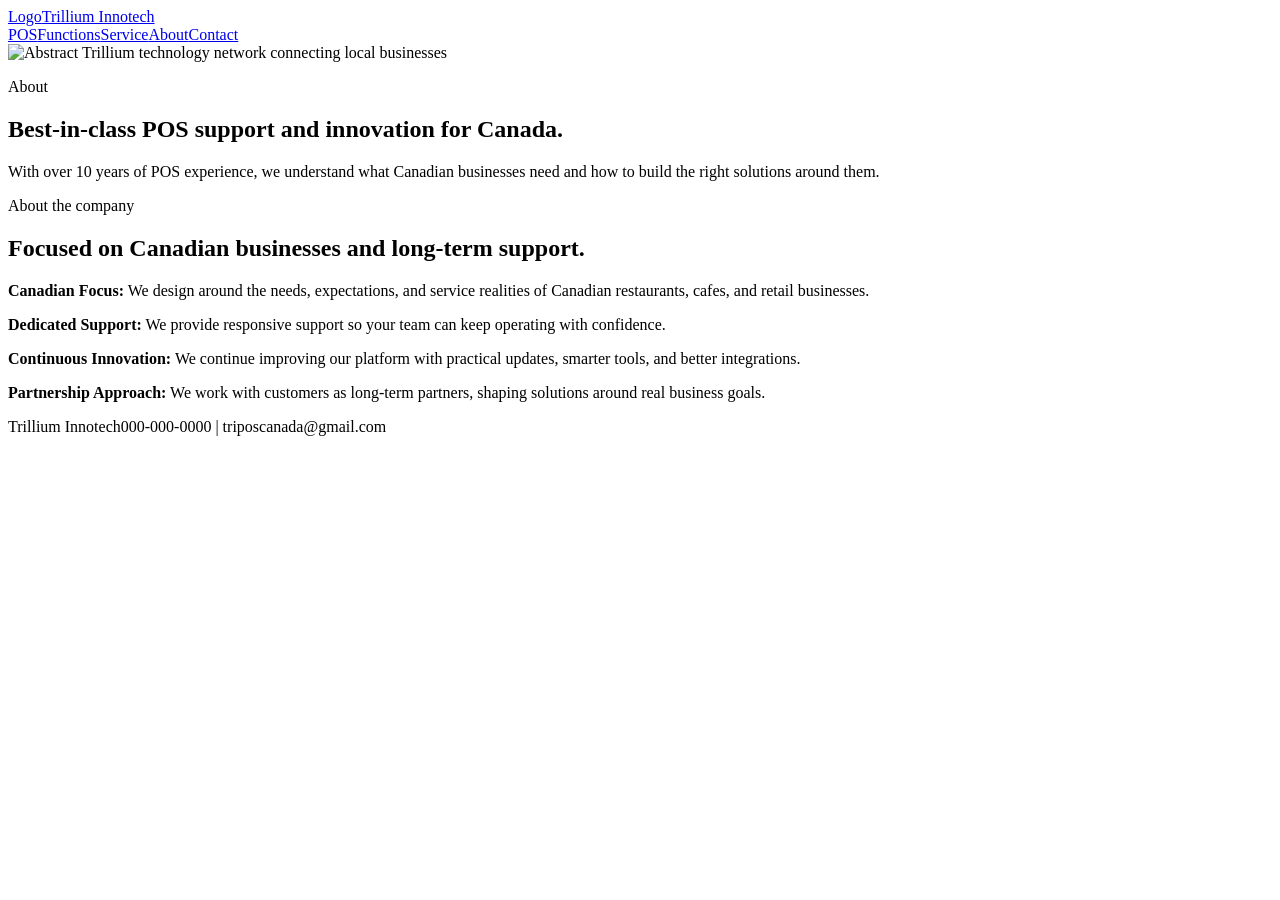
==== about.html @ 5e7f4e85 "feat: Update contact email and sending domain" ====
<!doctype html>
<html lang="en">
  <head>
    <meta charset="utf-8">
    <meta name="viewport" content="width=device-width, initial-scale=1">
    <meta name="description" content="Learn about Trillium Innotech, a Canadian POS company focused on support, innovation, and practical technology.">
    <title>About | Trillium Innotech</title>
    <link rel="preconnect" href="https://fonts.googleapis.com">
    <link rel="preconnect" href="https://fonts.gstatic.com" crossorigin>
    <link href="https://fonts.googleapis.com/css2?family=Inter:wght@400;500;600;700;800;900&display=swap" rel="stylesheet">
    <link rel="stylesheet" href="styles.css">
  </head>
  <body>
    <header class="site-header light" data-header>
      <a class="brand" href="index.html" aria-label="Trillium Innotech home"><span class="logo-slot header-logo-slot">Logo</span><span>Trillium Innotech</span></a>
      <nav class="nav" aria-label="Primary navigation">
        <a href="pos.html">POS</a><a href="functions.html">Functions</a><a href="service.html">Service</a><a href="about.html">About</a><a class="nav-cta" href="contact.html">Contact</a>
      </nav>
    </header>
    <main>
      <section class="page-hero">
        <img class="page-hero-image" src="assets/about-hero.png" alt="Abstract Trillium technology network connecting local businesses">
        <div class="page-hero-overlay" aria-hidden="true"></div>
        <div class="section-inner narrow">
          <p class="eyebrow">About</p>
          <h1>Best-in-class POS support and innovation for Canada.</h1>
          <p>With over 10 years of POS experience, we understand what Canadian businesses need and how to build the right solutions around them.</p>
        </div>
      </section>
      <section class="section">
        <div class="section-inner split">
          <div>
            <p class="eyebrow">About the company</p>
            <h2>Focused on Canadian businesses and long-term support.</h2>
          </div>
          <div class="body-copy">
            <p><strong>Canadian Focus:</strong> We design around the needs, expectations, and service realities of Canadian restaurants, cafes, and retail businesses.</p>
            <p><strong>Dedicated Support:</strong> We provide responsive support so your team can keep operating with confidence.</p>
            <p><strong>Continuous Innovation:</strong> We continue improving our platform with practical updates, smarter tools, and better integrations.</p>
            <p><strong>Partnership Approach:</strong> We work with customers as long-term partners, shaping solutions around real business goals.</p>
          </div>
        </div>
      </section>
    </main>
    <footer class="footer"><span>Trillium Innotech</span><span>000-000-0000 | triposcanada@gmail.com</span></footer>
    <script src="script.js"></script>
  </body>
</html>
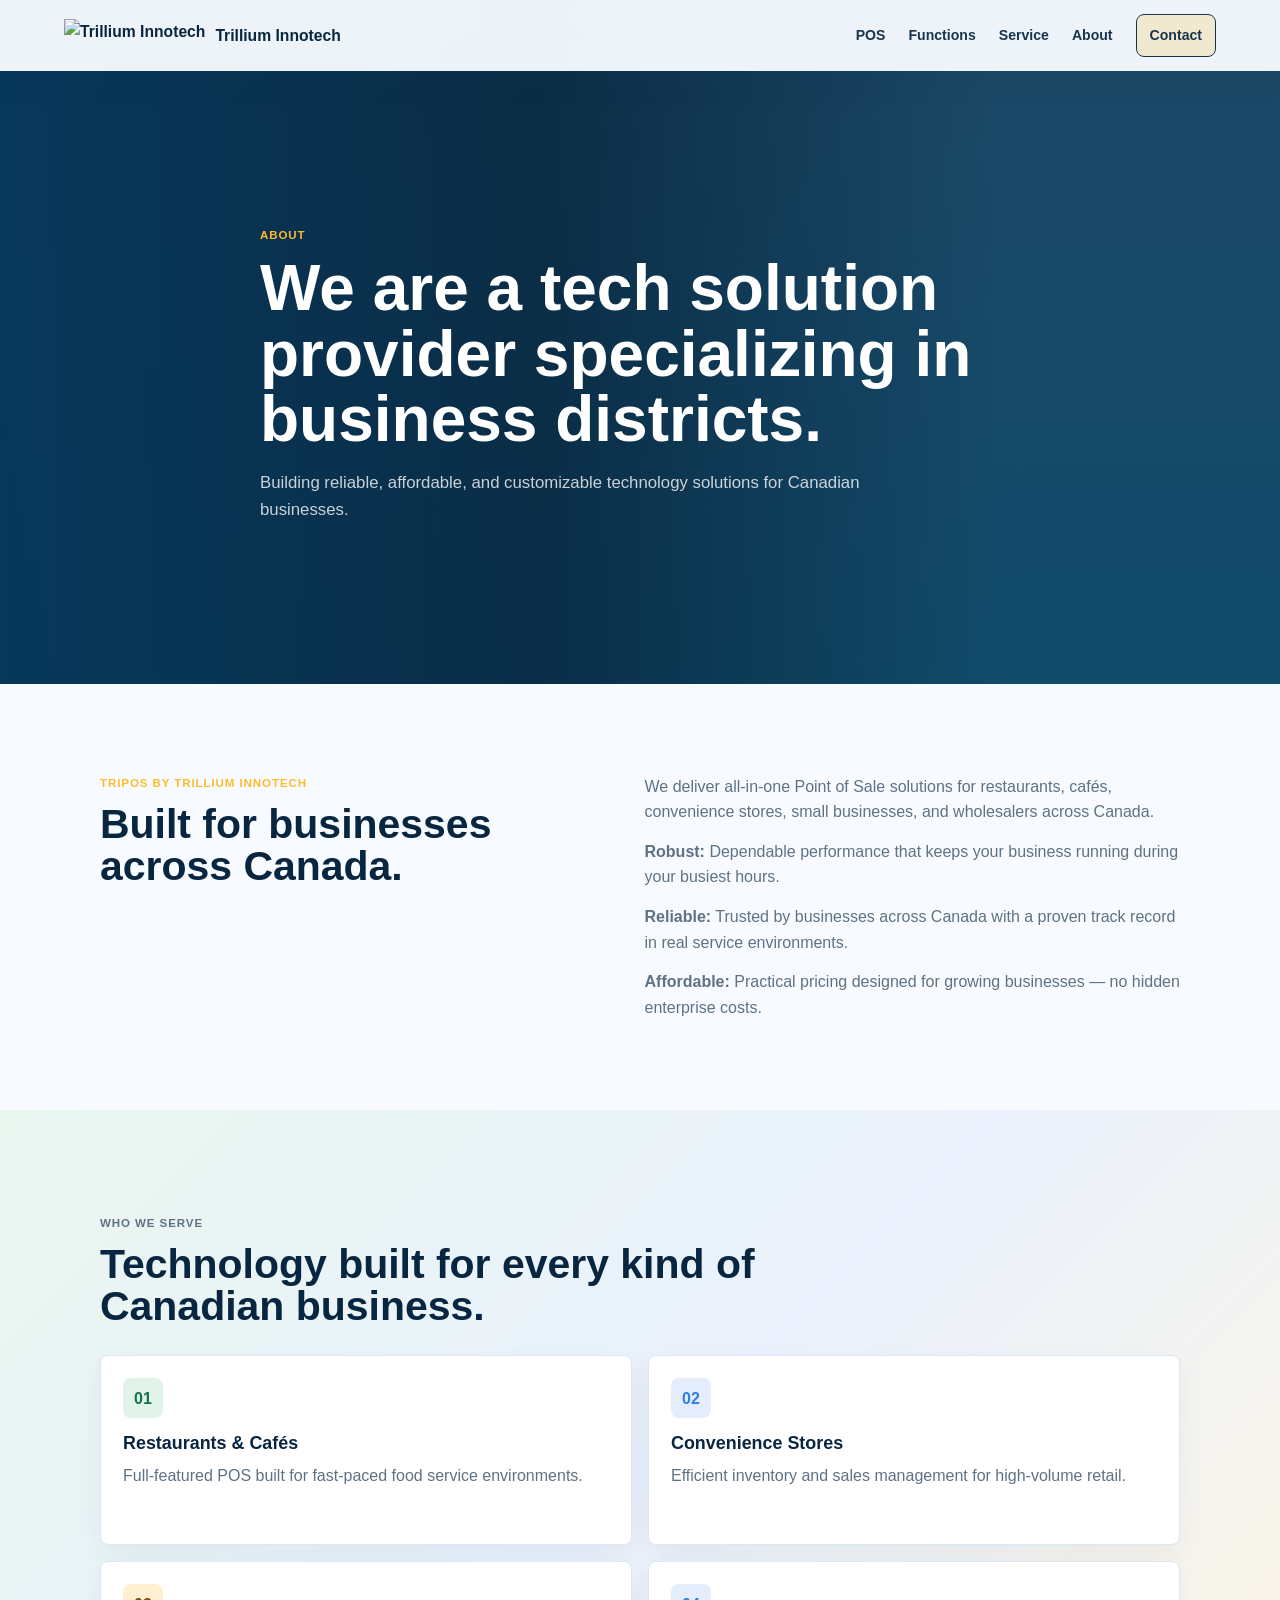
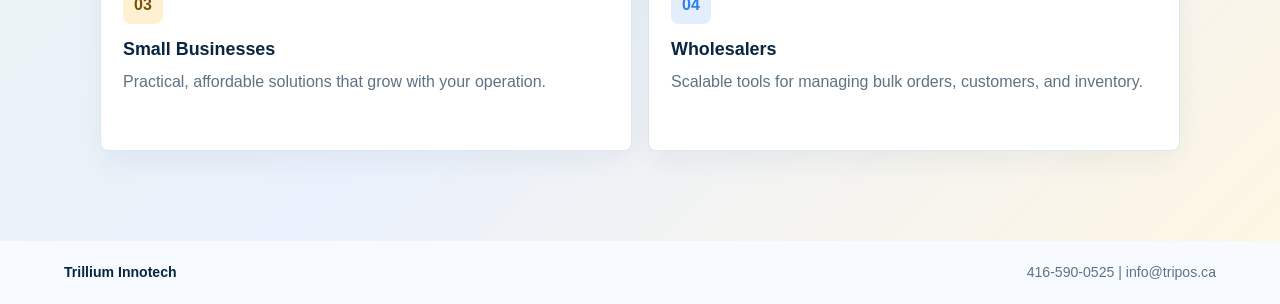
==== commit 8ef6ca7c: "fix: sync website content with updated brochure Co-Authored-By: Claude Sonnet 4.6 <noreply@anthropic" ====
--- a/about.html
+++ b/about.html
@@ -8,11 +8,12 @@
     <link rel="preconnect" href="https://fonts.googleapis.com">
     <link rel="preconnect" href="https://fonts.gstatic.com" crossorigin>
     <link href="https://fonts.googleapis.com/css2?family=Inter:wght@400;500;600;700;800;900&display=swap" rel="stylesheet">
+    <link rel="icon" type="image/png" href="assets/logo_remove_bg.png">
     <link rel="stylesheet" href="styles.css">
   </head>
   <body>
     <header class="site-header light" data-header>
-      <a class="brand" href="index.html" aria-label="Trillium Innotech home"><span class="logo-slot header-logo-slot">Logo</span><span>Trillium Innotech</span></a>
+      <a class="brand" href="index.html" aria-label="Trillium Innotech home"><img src="assets/logo_remove_bg.png" alt="Trillium Innotech" class="header-logo"><span>Trillium Innotech</span></a>
       <nav class="nav" aria-label="Primary navigation">
         <a href="pos.html">POS</a><a href="functions.html">Functions</a><a href="service.html">Service</a><a href="about.html">About</a><a class="nav-cta" href="contact.html">Contact</a>
       </nav>
@@ -23,26 +24,40 @@
         <div class="page-hero-overlay" aria-hidden="true"></div>
         <div class="section-inner narrow">
           <p class="eyebrow">About</p>
-          <h1>Best-in-class POS support and innovation for Canada.</h1>
-          <p>With over 10 years of POS experience, we understand what Canadian businesses need and how to build the right solutions around them.</p>
+          <h1>We are a tech solution provider specializing in business districts.</h1>
+          <p>Building reliable, affordable, and customizable technology solutions for Canadian businesses.</p>
         </div>
       </section>
       <section class="section">
         <div class="section-inner split">
           <div>
-            <p class="eyebrow">About the company</p>
-            <h2>Focused on Canadian businesses and long-term support.</h2>
+            <p class="eyebrow">TriPOS by Trillium Innotech</p>
+            <h2>Built for businesses across Canada.</h2>
           </div>
           <div class="body-copy">
-            <p><strong>Canadian Focus:</strong> We design around the needs, expectations, and service realities of Canadian restaurants, cafes, and retail businesses.</p>
-            <p><strong>Dedicated Support:</strong> We provide responsive support so your team can keep operating with confidence.</p>
-            <p><strong>Continuous Innovation:</strong> We continue improving our platform with practical updates, smarter tools, and better integrations.</p>
-            <p><strong>Partnership Approach:</strong> We work with customers as long-term partners, shaping solutions around real business goals.</p>
+            <p>We deliver all-in-one Point of Sale solutions for restaurants, cafés, convenience stores, small businesses, and wholesalers across Canada.</p>
+            <p><strong>Robust:</strong> Dependable performance that keeps your business running during your busiest hours.</p>
+            <p><strong>Reliable:</strong> Trusted by businesses across Canada with a proven track record in real service environments.</p>
+            <p><strong>Affordable:</strong> Practical pricing designed for growing businesses — no hidden enterprise costs.</p>
+          </div>
+        </div>
+      </section>
+      <section class="section band">
+        <div class="section-inner">
+          <div class="section-heading">
+            <p class="eyebrow">Who we serve</p>
+            <h2>Technology built for every kind of Canadian business.</h2>
+          </div>
+          <div class="feature-layout">
+            <article class="feature-card"><span class="card-icon">01</span><h3>Restaurants &amp; Cafés</h3><p>Full-featured POS built for fast-paced food service environments.</p></article>
+            <article class="feature-card"><span class="card-icon">02</span><h3>Convenience Stores</h3><p>Efficient inventory and sales management for high-volume retail.</p></article>
+            <article class="feature-card"><span class="card-icon">03</span><h3>Small Businesses</h3><p>Practical, affordable solutions that grow with your operation.</p></article>
+            <article class="feature-card"><span class="card-icon">04</span><h3>Wholesalers</h3><p>Scalable tools for managing bulk orders, customers, and inventory.</p></article>
           </div>
         </div>
       </section>
     </main>
-    <footer class="footer"><span>Trillium Innotech</span><span>000-000-0000 | triposcanada@gmail.com</span></footer>
+    <footer class="footer"><span>Trillium Innotech</span><span>416-590-0525 | info@tripos.ca</span></footer>
     <script src="script.js"></script>
   </body>
 </html>
--- a/styles.css
+++ b/styles.css
@@ -0,0 +1,791 @@
+:root {
+  --navy: #06375b;
+  --blue-slate: #3f82e8;
+  --deep-teal: #13724e;
+  --ocean: #2f7fe8;
+  --aqua: #2fa866;
+  --gold: #fdbb2d;
+  --amber: #ffd464;
+  --charcoal: #082640;
+  --ink: #16324a;
+  --muted: #5e7284;
+  --paper: #f7fbff;
+  --line: #dbe8f3;
+  --white: #ffffff;
+  --shadow: 0 18px 55px rgba(6, 55, 91, 0.14);
+}
+
+* {
+  box-sizing: border-box;
+}
+
+html {
+  scroll-behavior: smooth;
+}
+
+body {
+  margin: 0;
+  font-family: Inter, Arial, sans-serif;
+  color: var(--ink);
+  background: var(--paper);
+  line-height: 1.6;
+}
+
+a {
+  color: inherit;
+  text-decoration: none;
+}
+
+img {
+  display: block;
+  max-width: 100%;
+}
+
+h1,
+h2,
+h3,
+p {
+  overflow-wrap: anywhere;
+}
+
+h1,
+h2,
+h3 {
+  margin: 0;
+  color: var(--charcoal);
+  line-height: 1.02;
+  letter-spacing: 0;
+}
+
+h1 {
+  font-size: clamp(2.45rem, 5vw, 4.75rem);
+}
+
+h2 {
+  font-size: clamp(1.8rem, 3.2vw, 3rem);
+}
+
+h3 {
+  font-size: 1.12rem;
+}
+
+p {
+  margin: 0;
+}
+
+.site-header {
+  position: fixed;
+  top: 0;
+  left: 0;
+  right: 0;
+  z-index: 20;
+  display: flex;
+  align-items: center;
+  justify-content: space-between;
+  gap: 20px;
+  padding: 14px clamp(20px, 5vw, 64px);
+  color: var(--white);
+  transition: background 180ms ease, box-shadow 180ms ease, color 180ms ease;
+}
+
+.site-header.light,
+.site-header.is-scrolled {
+  background: rgba(247, 251, 255, 0.96);
+  color: var(--charcoal);
+  box-shadow: 0 10px 30px rgba(6, 55, 91, 0.09);
+  backdrop-filter: blur(16px);
+}
+
+.brand {
+  display: inline-flex;
+  align-items: center;
+  gap: 10px;
+  font-size: 0.98rem;
+  font-weight: 900;
+}
+
+.header-logo {
+  height: 32px;
+  width: auto;
+  max-width: none;
+  display: block;
+}
+
+.nav {
+  display: flex;
+  align-items: center;
+  gap: clamp(12px, 1.8vw, 24px);
+  font-size: 0.88rem;
+  font-weight: 800;
+}
+
+.nav a {
+  opacity: 0.92;
+}
+
+.nav-cta {
+  padding: 9px 13px;
+  border: 1px solid currentColor;
+  border-radius: 8px;
+  background: rgba(253, 187, 45, 0.22);
+}
+
+.hero {
+  position: relative;
+  height: 100vh;
+  display: grid;
+  align-items: center;
+  overflow: hidden;
+  color: var(--white);
+}
+
+.hero-image,
+.hero-overlay {
+  position: absolute;
+  inset: 0;
+  width: 100%;
+  height: 100%;
+}
+
+.hero-image {
+  object-fit: cover;
+}
+
+.hero-overlay {
+  background:
+    linear-gradient(90deg, rgba(6, 55, 91, 0.94) 0%, rgba(8, 38, 64, 0.78) 38%, rgba(63, 130, 232, 0.2) 76%),
+    linear-gradient(0deg, rgba(47, 168, 102, 0.18), rgba(253, 187, 45, 0.08));
+}
+
+.hero-content {
+  position: relative;
+  z-index: 1;
+  width: min(720px, calc(100% - 40px));
+  margin-left: clamp(20px, 6vw, 78px);
+  padding-top: 54px;
+  padding-bottom: 72px;
+}
+
+.hero h1 {
+  color: var(--white);
+  max-width: 12ch;
+}
+
+.contact h1 {
+  color: var(--white);
+  max-width: 980px;
+}
+
+.hero-copy {
+  max-width: 600px;
+  margin-top: 20px;
+  color: rgba(255, 255, 255, 0.86);
+  font-size: clamp(1rem, 1.45vw, 1.14rem);
+}
+
+.logo-reserve {
+  display: inline-flex;
+  align-items: center;
+  gap: 10px;
+  margin-bottom: 24px;
+  padding: 8px 12px 8px 8px;
+  border: 1px solid rgba(255, 255, 255, 0.22);
+  border-radius: 8px;
+  background: rgba(255, 255, 255, 0.1);
+  color: rgba(255, 255, 255, 0.9);
+  backdrop-filter: blur(8px);
+}
+
+.hero-logo {
+  height: 48px;
+  width: auto;
+  display: block;
+}
+
+.logo-reserve-text {
+  color: rgba(255, 255, 255, 0.72);
+  font-size: 0.7rem;
+  font-weight: 800;
+  letter-spacing: 0.08em;
+  text-transform: uppercase;
+}
+
+.eyebrow {
+  margin: 0 0 12px;
+  color: var(--gold);
+  font-size: 0.72rem;
+  font-weight: 900;
+  letter-spacing: 0.08em;
+  text-transform: uppercase;
+}
+
+.trust-strip {
+  display: flex;
+  flex-wrap: wrap;
+  align-items: center;
+  gap: 0;
+  margin-top: 24px;
+}
+
+.trust-strip span {
+  padding: 4px 16px;
+  border-left: 1px solid rgba(255, 255, 255, 0.28);
+  color: rgba(255, 255, 255, 0.72);
+  font-size: 0.78rem;
+  font-weight: 600;
+  letter-spacing: 0.02em;
+}
+
+.trust-strip span:first-child {
+  border-left: none;
+  padding-left: 0;
+}
+
+.hero-actions {
+  display: flex;
+  flex-wrap: wrap;
+  gap: 10px;
+  margin-top: 28px;
+}
+
+.button {
+  display: inline-flex;
+  align-items: center;
+  justify-content: center;
+  min-height: 44px;
+  padding: 11px 16px;
+  border: 1px solid transparent;
+  border-radius: 8px;
+  font-weight: 900;
+  line-height: 1.1;
+  cursor: pointer;
+}
+
+.button.primary {
+  background: var(--gold);
+  color: var(--navy);
+}
+
+.button.secondary {
+  border-color: rgba(255, 255, 255, 0.55);
+  color: var(--white);
+  background: rgba(255, 255, 255, 0.09);
+}
+
+.section {
+  padding: clamp(56px, 7vw, 92px) 0;
+}
+
+.section-inner {
+  width: min(1080px, calc(100% - 40px));
+  margin: 0 auto;
+}
+
+.section-inner.narrow {
+  width: min(760px, calc(100% - 40px));
+}
+
+.section-heading {
+  max-width: 700px;
+  margin-bottom: 28px;
+}
+
+.section-heading p {
+  max-width: 600px;
+  margin-top: 14px;
+  color: var(--muted);
+}
+
+.pillar-grid,
+.feature-layout {
+  display: grid;
+  grid-template-columns: repeat(3, minmax(0, 1fr));
+  gap: 16px;
+}
+
+.feature-layout {
+  grid-template-columns: repeat(2, minmax(0, 1fr));
+}
+
+.feature-layout.stack {
+  grid-template-columns: 1fr;
+}
+
+.feature-card {
+  min-height: 190px;
+  padding: 22px;
+  border: 1px solid var(--line);
+  border-radius: 8px;
+  background: var(--white);
+  box-shadow: 0 10px 28px rgba(6, 55, 91, 0.06);
+}
+
+.feature-card.strong {
+  border-top: 4px solid var(--aqua);
+}
+
+.feature-card.strong:nth-child(2) {
+  border-top-color: var(--blue-slate);
+}
+
+.feature-card.strong:nth-child(3) {
+  border-top-color: var(--gold);
+}
+
+.feature-card h3 {
+  margin-top: 16px;
+}
+
+.feature-card p {
+  margin-top: 10px;
+  color: var(--muted);
+}
+
+.card-icon {
+  display: grid;
+  place-items: center;
+  width: 40px;
+  height: 40px;
+  border-radius: 8px;
+  background: rgba(47, 168, 102, 0.14);
+  color: var(--deep-teal);
+  font-weight: 900;
+}
+
+.feature-card:nth-child(2n) .card-icon {
+  background: rgba(63, 130, 232, 0.14);
+  color: var(--ocean);
+}
+
+.feature-card:nth-child(3n) .card-icon {
+  background: rgba(253, 187, 45, 0.22);
+  color: #76510b;
+}
+
+.band {
+  background:
+    linear-gradient(135deg, rgba(47, 168, 102, 0.1), rgba(63, 130, 232, 0.11), rgba(253, 187, 45, 0.13)),
+    var(--white);
+}
+
+.split,
+.contact-grid {
+  display: grid;
+  grid-template-columns: minmax(0, 0.95fr) minmax(0, 1.05fr);
+  gap: clamp(28px, 5vw, 60px);
+  align-items: start;
+}
+
+.check-list {
+  display: grid;
+  gap: 12px;
+}
+
+.check-list p {
+  padding: 15px 18px;
+  border-left: 4px solid var(--aqua);
+  background: rgba(255, 255, 255, 0.86);
+  box-shadow: 0 10px 26px rgba(6, 55, 91, 0.06);
+  color: var(--ink);
+  font-weight: 800;
+}
+
+.warranty-strip {
+  display: grid;
+  grid-template-columns: minmax(0, 0.9fr) minmax(0, 1.1fr);
+  gap: clamp(24px, 4vw, 48px);
+  align-items: center;
+}
+
+.warranty-list {
+  display: grid;
+  grid-template-columns: repeat(3, minmax(0, 1fr));
+  gap: 12px;
+}
+
+.warranty-section {
+  background: var(--navy);
+  padding: clamp(32px, 4vw, 48px) 0;
+}
+
+.warranty-section h2 {
+  color: var(--white);
+}
+
+.warranty-strip .eyebrow {
+  color: var(--gold);
+  font-size: 1rem;
+  font-weight: 800;
+  letter-spacing: 0.12em;
+}
+
+.warranty-intro {
+  display: flex;
+  flex-direction: column;
+  align-items: flex-start;
+}
+
+.warranty-stamp {
+  position: relative;
+  width: 200px;
+  aspect-ratio: 5 / 3;
+  margin-bottom: 24px;
+  border: 3px solid var(--gold);
+  border-radius: 10px;
+  display: flex;
+  flex-direction: column;
+  align-items: center;
+  justify-content: center;
+  gap: 4px;
+  color: var(--gold);
+  transform: rotate(-4deg);
+}
+
+.warranty-stamp::before {
+  content: '';
+  position: absolute;
+  inset: 8px;
+  border: 1px dashed var(--gold);
+  border-radius: 5px;
+  opacity: 0.5;
+}
+
+.stamp-label {
+  font-size: 0.8rem;
+  font-weight: 700;
+  letter-spacing: 0.25em;
+  text-transform: uppercase;
+  opacity: 0.75;
+}
+
+.stamp-check {
+  font-size: 2.8rem;
+  font-weight: 900;
+  line-height: 1;
+}
+
+.stamp-word {
+  font-size: 1.25rem;
+  font-weight: 900;
+  letter-spacing: 0.15em;
+  text-transform: uppercase;
+}
+
+.warranty-card {
+  display: grid;
+  gap: 6px;
+  padding: 18px;
+  border: 1px solid rgba(255, 255, 255, 0.12);
+  border-radius: 8px;
+  background: rgba(255, 255, 255, 0.06);
+}
+
+.warranty-card strong {
+  color: rgba(255, 255, 255, 0.75);
+  font-size: 0.8rem;
+  text-transform: uppercase;
+  letter-spacing: 0.08em;
+}
+
+.warranty-card > span {
+  color: var(--gold);
+  font-size: 1.5rem;
+  font-weight: 800;
+  line-height: 1;
+}
+
+.warranty-card p {
+  margin-top: 6px;
+  color: rgba(255, 255, 255, 0.55);
+  font-size: 0.82rem;
+  line-height: 1.5;
+}
+
+.body-copy {
+  display: grid;
+  gap: 14px;
+  color: var(--muted);
+  font-size: 1rem;
+}
+
+.cta-panel {
+  padding: clamp(28px, 4vw, 44px);
+  border-radius: 8px;
+  background:
+    linear-gradient(135deg, rgba(6, 55, 91, 0.97), rgba(63, 130, 232, 0.78)),
+    var(--navy);
+  color: var(--white);
+}
+
+.cta-panel h2 {
+  max-width: 850px;
+  color: var(--white);
+}
+
+.cta-panel .button {
+  margin-top: 22px;
+}
+
+.page-hero {
+  position: relative;
+  min-height: 76vh;
+  display: grid;
+  align-items: center;
+  overflow: hidden;
+  padding: 138px 0 72px;
+  background: var(--navy);
+  color: var(--white);
+}
+
+.page-hero-image,
+.page-hero-overlay {
+  position: absolute;
+  inset: 0;
+  width: 100%;
+  height: 100%;
+}
+
+.page-hero-image {
+  object-fit: cover;
+}
+
+.page-hero-overlay {
+  background:
+    linear-gradient(90deg, rgba(6, 55, 91, 0.95) 0%, rgba(8, 38, 64, 0.76) 42%, rgba(63, 130, 232, 0.1) 78%),
+    linear-gradient(0deg, rgba(47, 168, 102, 0.12), rgba(253, 187, 45, 0.08));
+}
+
+.page-hero .section-inner {
+  position: relative;
+  z-index: 1;
+}
+
+.page-hero h1 {
+  color: var(--white);
+}
+
+.page-hero p:not(.eyebrow) {
+  max-width: 640px;
+  margin-top: 18px;
+  color: rgba(255, 255, 255, 0.78);
+  font-size: 1.05rem;
+}
+
+.contact {
+  padding: clamp(96px, 10vw, 140px) 0 clamp(60px, 7vw, 92px);
+  background:
+    linear-gradient(135deg, rgba(6, 55, 91, 0.97), rgba(63, 130, 232, 0.76), rgba(47, 168, 102, 0.5)),
+    var(--navy);
+  color: var(--white);
+}
+
+.page-contact {
+  min-height: calc(100vh - 76px);
+}
+
+.contact-stack {
+  display: grid;
+  gap: clamp(28px, 4vw, 44px);
+}
+
+.contact-intro {
+  max-width: 980px;
+}
+
+.contact-lower {
+  display: grid;
+  grid-template-columns: minmax(260px, 0.75fr) minmax(420px, 1.25fr);
+  gap: clamp(24px, 4vw, 48px);
+  align-items: start;
+}
+
+.contact-details {
+  display: grid;
+  gap: 18px;
+}
+
+.contact p {
+  max-width: 600px;
+  margin-top: 18px;
+  color: rgba(255, 255, 255, 0.72);
+  font-size: 1rem;
+}
+
+.contact-intro p {
+  max-width: 720px;
+}
+
+.contact-methods {
+  display: grid;
+  gap: 10px;
+}
+
+.contact-methods a {
+  display: grid;
+  gap: 3px;
+  padding: 14px 16px;
+  border: 1px solid rgba(255, 255, 255, 0.16);
+  border-radius: 8px;
+  background: rgba(255, 255, 255, 0.08);
+}
+
+.contact-methods span {
+  color: var(--amber);
+  font-size: 0.76rem;
+  font-weight: 900;
+  letter-spacing: 0.08em;
+  text-transform: uppercase;
+}
+
+.contact-methods strong {
+  color: var(--white);
+  font-size: 1rem;
+  overflow-wrap: anywhere;
+}
+
+.contact-form {
+  display: grid;
+  gap: 12px;
+  padding: 20px;
+  border-radius: 8px;
+  background: rgba(255, 255, 255, 0.09);
+  border: 1px solid rgba(255, 255, 255, 0.16);
+}
+
+.contact-form label {
+  display: grid;
+  gap: 7px;
+  color: rgba(255, 255, 255, 0.82);
+  font-size: 0.9rem;
+  font-weight: 800;
+}
+
+.contact-form input,
+.contact-form textarea {
+  width: 100%;
+  border: 1px solid rgba(255, 255, 255, 0.18);
+  border-radius: 8px;
+  padding: 12px 13px;
+  color: var(--white);
+  background: rgba(255, 255, 255, 0.11);
+  font: inherit;
+}
+
+.contact-form textarea {
+  resize: vertical;
+}
+
+.contact-form input::placeholder,
+.contact-form textarea::placeholder {
+  color: rgba(255, 255, 255, 0.48);
+}
+
+.contact-form .button {
+  width: 100%;
+}
+
+.contact-form .button:disabled {
+  cursor: wait;
+  opacity: 0.68;
+}
+
+.form-status {
+  min-height: 1.35em;
+  margin: 0;
+  color: rgba(255, 255, 255, 0.72);
+  font-size: 0.92rem;
+}
+
+.form-status[data-state="success"] {
+  color: #99f6c8;
+}
+
+.form-status[data-state="error"] {
+  color: #f8c38d;
+}
+
+.footer {
+  display: flex;
+  flex-wrap: wrap;
+  justify-content: space-between;
+  gap: 12px;
+  padding: 20px clamp(20px, 5vw, 64px);
+  color: var(--muted);
+  background: var(--paper);
+  font-size: 0.88rem;
+}
+
+.footer span:first-child {
+  color: var(--charcoal);
+  font-weight: 900;
+}
+
+@media (max-width: 900px) {
+  .site-header {
+    align-items: flex-start;
+    padding: 14px 20px;
+  }
+
+  .nav {
+    display: none;
+  }
+
+  .hero {
+    height: 100svh;
+  }
+
+  .hero-overlay {
+    background: linear-gradient(90deg, rgba(6, 55, 91, 0.96), rgba(63, 130, 232, 0.68));
+  }
+
+  .page-hero {
+    min-height: 70vh;
+  }
+
+  .page-hero-overlay {
+    background: linear-gradient(90deg, rgba(6, 55, 91, 0.96), rgba(63, 130, 232, 0.68));
+  }
+
+  .hero-content {
+    margin-left: 20px;
+    padding-top: 48px;
+  }
+
+  .pillar-grid,
+  .feature-layout,
+  .split,
+  .contact-grid,
+  .contact-lower,
+  .warranty-strip {
+    grid-template-columns: 1fr;
+  }
+
+  .warranty-list {
+    grid-template-columns: 1fr;
+  }
+
+  .feature-card {
+    min-height: auto;
+  }
+}
+
+@media (max-width: 540px) {
+  h1 {
+    font-size: 2.25rem;
+  }
+
+  .logo-reserve {
+    align-items: flex-start;
+    flex-direction: column;
+  }
+
+  .hero-actions,
+  .button {
+    width: 100%;
+  }
+
+  .hero-content {
+    width: calc(100% - 32px);
+    margin-left: 16px;
+  }
+}
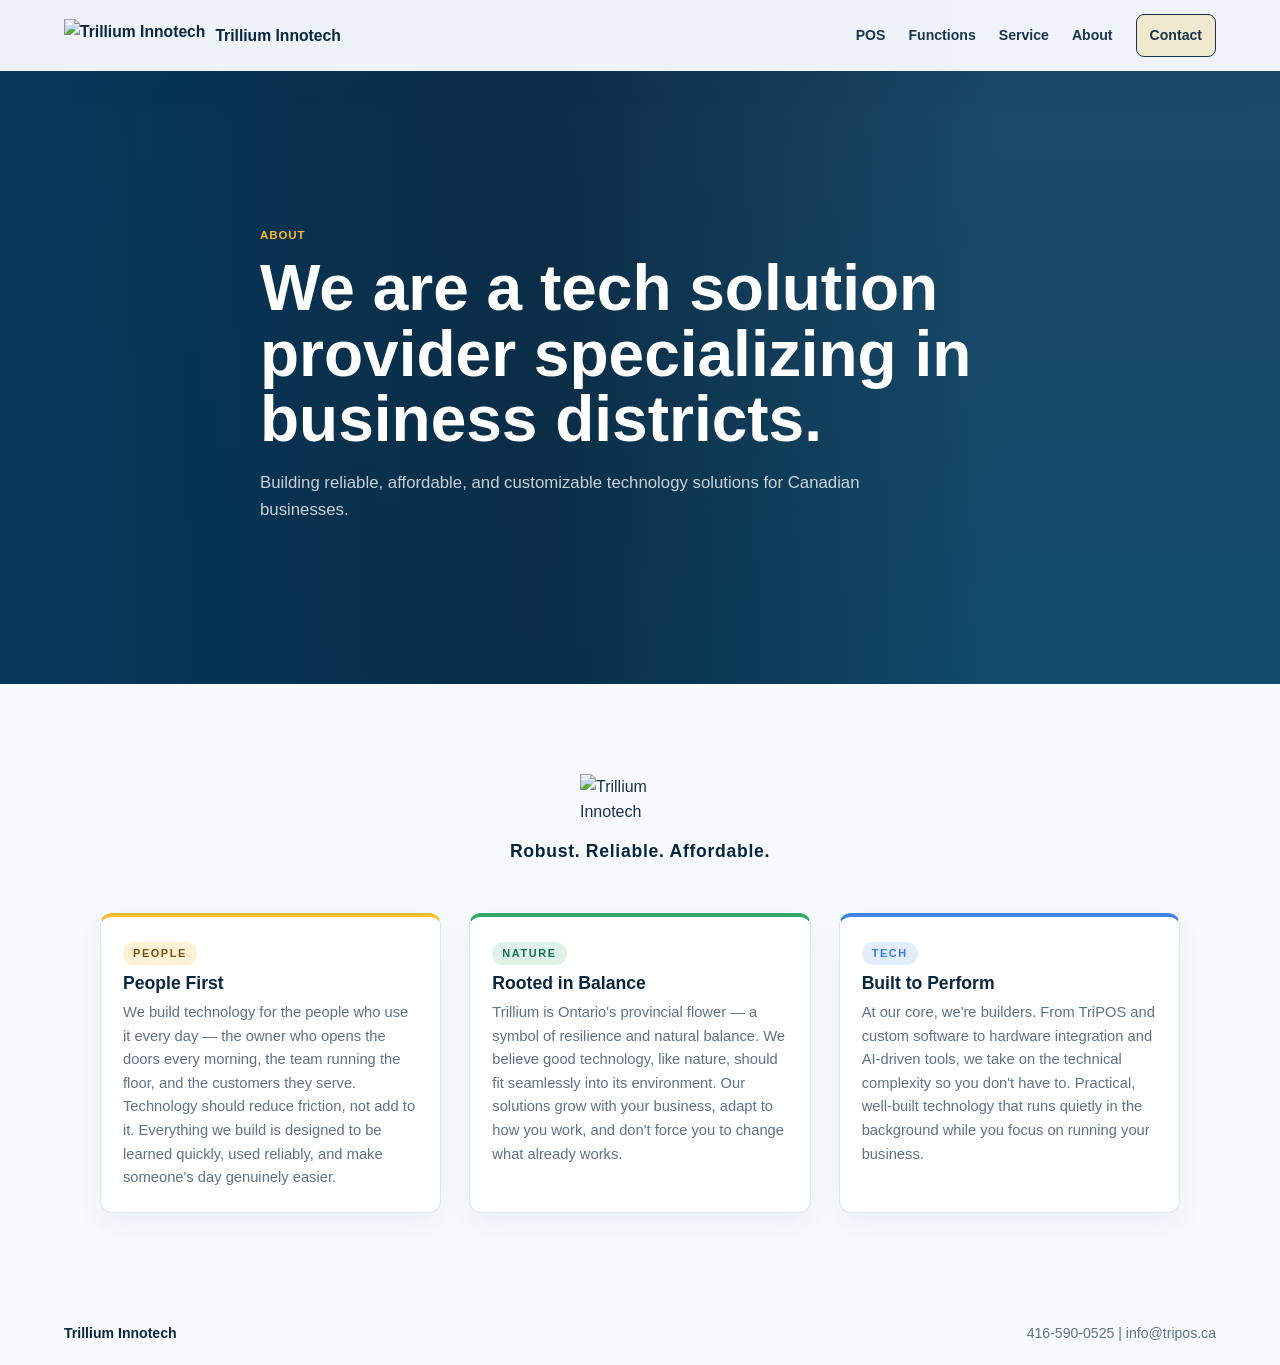
==== commit b3b8e710: "feat: redesign about page with logo and People/Nature/Tech values layout Co-Authored-By: Claude Sonn" ====
--- a/about.html
+++ b/about.html
@@ -29,30 +29,27 @@
         </div>
       </section>
       <section class="section">
-        <div class="section-inner split">
-          <div>
-            <p class="eyebrow">TriPOS by Trillium Innotech</p>
-            <h2>Built for businesses across Canada.</h2>
+        <div class="section-inner trinity-layout">
+          <div class="trinity-logo-cell">
+            <img src="assets/logo_remove_bg.png" alt="Trillium Innotech" class="trinity-logo">
+            <p class="trinity-tagline">Robust. Reliable. Affordable.</p>
           </div>
-          <div class="body-copy">
-            <p>We deliver all-in-one Point of Sale solutions for restaurants, cafés, convenience stores, small businesses, and wholesalers across Canada.</p>
-            <p><strong>Robust:</strong> Dependable performance that keeps your business running during your busiest hours.</p>
-            <p><strong>Reliable:</strong> Trusted by businesses across Canada with a proven track record in real service environments.</p>
-            <p><strong>Affordable:</strong> Practical pricing designed for growing businesses — no hidden enterprise costs.</p>
-          </div>
-        </div>
-      </section>
-      <section class="section band">
-        <div class="section-inner">
-          <div class="section-heading">
-            <p class="eyebrow">Who we serve</p>
-            <h2>Technology built for every kind of Canadian business.</h2>
-          </div>
-          <div class="feature-layout">
-            <article class="feature-card"><span class="card-icon">01</span><h3>Restaurants &amp; Cafés</h3><p>Full-featured POS built for fast-paced food service environments.</p></article>
-            <article class="feature-card"><span class="card-icon">02</span><h3>Convenience Stores</h3><p>Efficient inventory and sales management for high-volume retail.</p></article>
-            <article class="feature-card"><span class="card-icon">03</span><h3>Small Businesses</h3><p>Practical, affordable solutions that grow with your operation.</p></article>
-            <article class="feature-card"><span class="card-icon">04</span><h3>Wholesalers</h3><p>Scalable tools for managing bulk orders, customers, and inventory.</p></article>
+          <div class="trinity-cards">
+            <article class="trinity-value trinity-people">
+              <span class="trinity-label">People</span>
+              <h3>People First</h3>
+              <p>We build technology for the people who use it every day — the owner who opens the doors every morning, the team running the floor, and the customers they serve. Technology should reduce friction, not add to it. Everything we build is designed to be learned quickly, used reliably, and make someone's day genuinely easier.</p>
+            </article>
+            <article class="trinity-value trinity-nature">
+              <span class="trinity-label">Nature</span>
+              <h3>Rooted in Balance</h3>
+              <p>Trillium is Ontario's provincial flower — a symbol of resilience and natural balance. We believe good technology, like nature, should fit seamlessly into its environment. Our solutions grow with your business, adapt to how you work, and don't force you to change what already works.</p>
+            </article>
+            <article class="trinity-value trinity-tech">
+              <span class="trinity-label">Tech</span>
+              <h3>Built to Perform</h3>
+              <p>At our core, we're builders. From TriPOS and custom software to hardware integration and AI-driven tools, we take on the technical complexity so you don't have to. Practical, well-built technology that runs quietly in the background while you focus on running your business.</p>
+            </article>
           </div>
         </div>
       </section>
--- a/styles.css
+++ b/styles.css
@@ -508,6 +508,83 @@
   font-size: 1rem;
 }
 
+.trinity-layout {
+  display: flex;
+  flex-direction: column;
+  align-items: center;
+  gap: clamp(28px, 4vw, 48px);
+}
+
+.trinity-logo-cell {
+  display: flex;
+  flex-direction: column;
+  align-items: center;
+  gap: 12px;
+}
+
+.trinity-logo {
+  width: clamp(80px, 10vw, 120px);
+  height: auto;
+}
+
+.trinity-tagline {
+  font-size: 1.1rem;
+  font-weight: 800;
+  color: var(--charcoal);
+  letter-spacing: 0.04em;
+}
+
+.trinity-cards {
+  display: grid;
+  grid-template-columns: repeat(3, minmax(0, 1fr));
+  gap: clamp(16px, 2.5vw, 28px);
+  width: 100%;
+}
+
+.trinity-value {
+  padding: 22px;
+  border: 1px solid var(--line);
+  border-radius: 12px;
+  background: var(--white);
+  box-shadow: 0 10px 28px rgba(6,55,91,0.06);
+}
+
+.trinity-value h3 {
+  margin-top: 10px;
+  font-size: 1.1rem;
+}
+
+.trinity-value p {
+  margin-top: 8px;
+  color: var(--muted);
+  line-height: 1.6;
+  font-size: 0.92rem;
+}
+
+.trinity-label {
+  display: inline-block;
+  font-size: 0.68rem;
+  font-weight: 800;
+  letter-spacing: 0.15em;
+  text-transform: uppercase;
+  padding: 3px 10px;
+  border-radius: 99px;
+}
+
+.trinity-people .trinity-label { background: rgba(253,187,45,0.2); color: #76510b; }
+.trinity-nature .trinity-label { background: rgba(47,168,102,0.15); color: var(--deep-teal); }
+.trinity-tech .trinity-label   { background: rgba(63,130,232,0.14); color: var(--ocean); }
+
+.trinity-people { border-top: 4px solid var(--gold); }
+.trinity-nature { border-top: 4px solid var(--aqua); }
+.trinity-tech   { border-top: 4px solid var(--blue-slate); }
+
+@media (max-width: 680px) {
+  .trinity-cards {
+    grid-template-columns: 1fr;
+  }
+}
+
 .cta-panel {
   padding: clamp(28px, 4vw, 44px);
   border-radius: 8px;
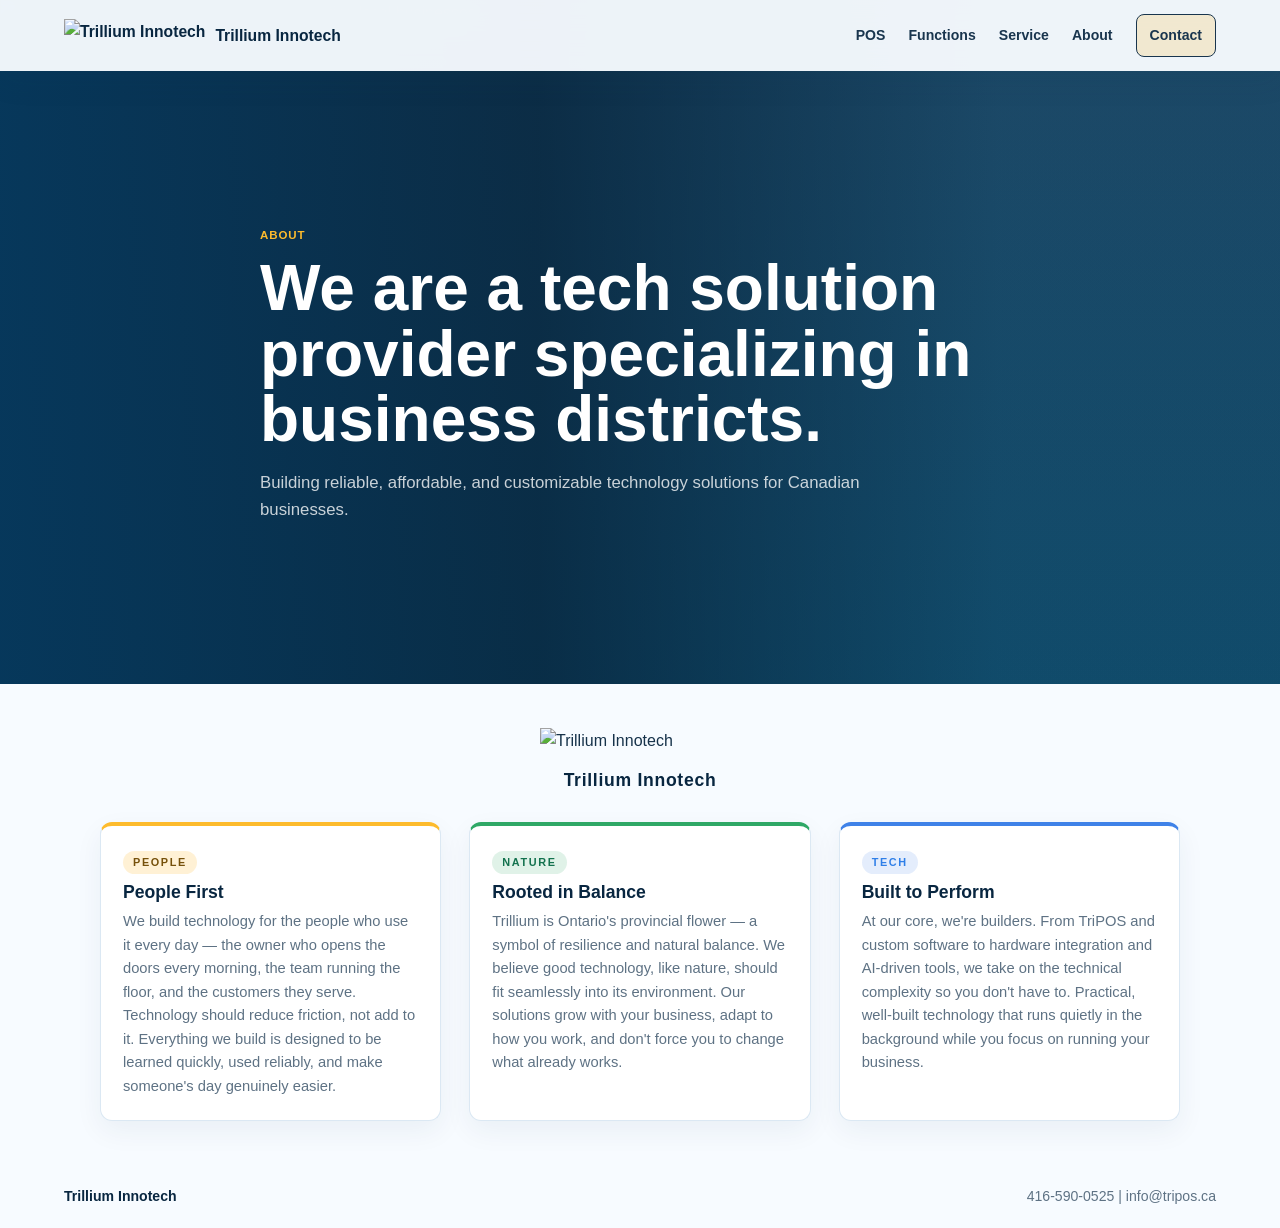
==== commit dc03a31f: "feat: update about page tagline and tighten logo section spacing Co-Authored-By: Claude Sonnet 4.6 <" ====
--- a/about.html
+++ b/about.html
@@ -28,11 +28,11 @@
           <p>Building reliable, affordable, and customizable technology solutions for Canadian businesses.</p>
         </div>
       </section>
-      <section class="section">
+      <section class="section about-trinity-section">
         <div class="section-inner trinity-layout">
           <div class="trinity-logo-cell">
             <img src="assets/logo_remove_bg.png" alt="Trillium Innotech" class="trinity-logo">
-            <p class="trinity-tagline">Robust. Reliable. Affordable.</p>
+            <p class="trinity-tagline">Trillium Innotech</p>
           </div>
           <div class="trinity-cards">
             <article class="trinity-value trinity-people">
--- a/styles.css
+++ b/styles.css
@@ -183,32 +183,6 @@
   font-size: clamp(1rem, 1.45vw, 1.14rem);
 }
 
-.logo-reserve {
-  display: inline-flex;
-  align-items: center;
-  gap: 10px;
-  margin-bottom: 24px;
-  padding: 8px 12px 8px 8px;
-  border: 1px solid rgba(255, 255, 255, 0.22);
-  border-radius: 8px;
-  background: rgba(255, 255, 255, 0.1);
-  color: rgba(255, 255, 255, 0.9);
-  backdrop-filter: blur(8px);
-}
-
-.hero-logo {
-  height: 48px;
-  width: auto;
-  display: block;
-}
-
-.logo-reserve-text {
-  color: rgba(255, 255, 255, 0.72);
-  font-size: 0.7rem;
-  font-weight: 800;
-  letter-spacing: 0.08em;
-  text-transform: uppercase;
-}
 
 .eyebrow {
   margin: 0 0 12px;
@@ -296,7 +270,6 @@
   color: var(--muted);
 }
 
-.pillar-grid,
 .feature-layout {
   display: grid;
   grid-template-columns: repeat(3, minmax(0, 1fr));
@@ -508,11 +481,15 @@
   font-size: 1rem;
 }
 
+.about-trinity-section {
+  padding: clamp(28px, 3.5vw, 44px) 0;
+}
+
 .trinity-layout {
   display: flex;
   flex-direction: column;
   align-items: center;
-  gap: clamp(28px, 4vw, 48px);
+  gap: clamp(16px, 2.5vw, 28px);
 }
 
 .trinity-logo-cell {
@@ -523,7 +500,7 @@
 }
 
 .trinity-logo {
-  width: clamp(80px, 10vw, 120px);
+  width: clamp(120px, 16vw, 200px);
   height: auto;
 }
 
@@ -828,7 +805,6 @@
     padding-top: 48px;
   }
 
-  .pillar-grid,
   .feature-layout,
   .split,
   .contact-grid,
@@ -851,12 +827,7 @@
     font-size: 2.25rem;
   }
 
-  .logo-reserve {
-    align-items: flex-start;
-    flex-direction: column;
-  }
-
-  .hero-actions,
+.hero-actions,
   .button {
     width: 100%;
   }
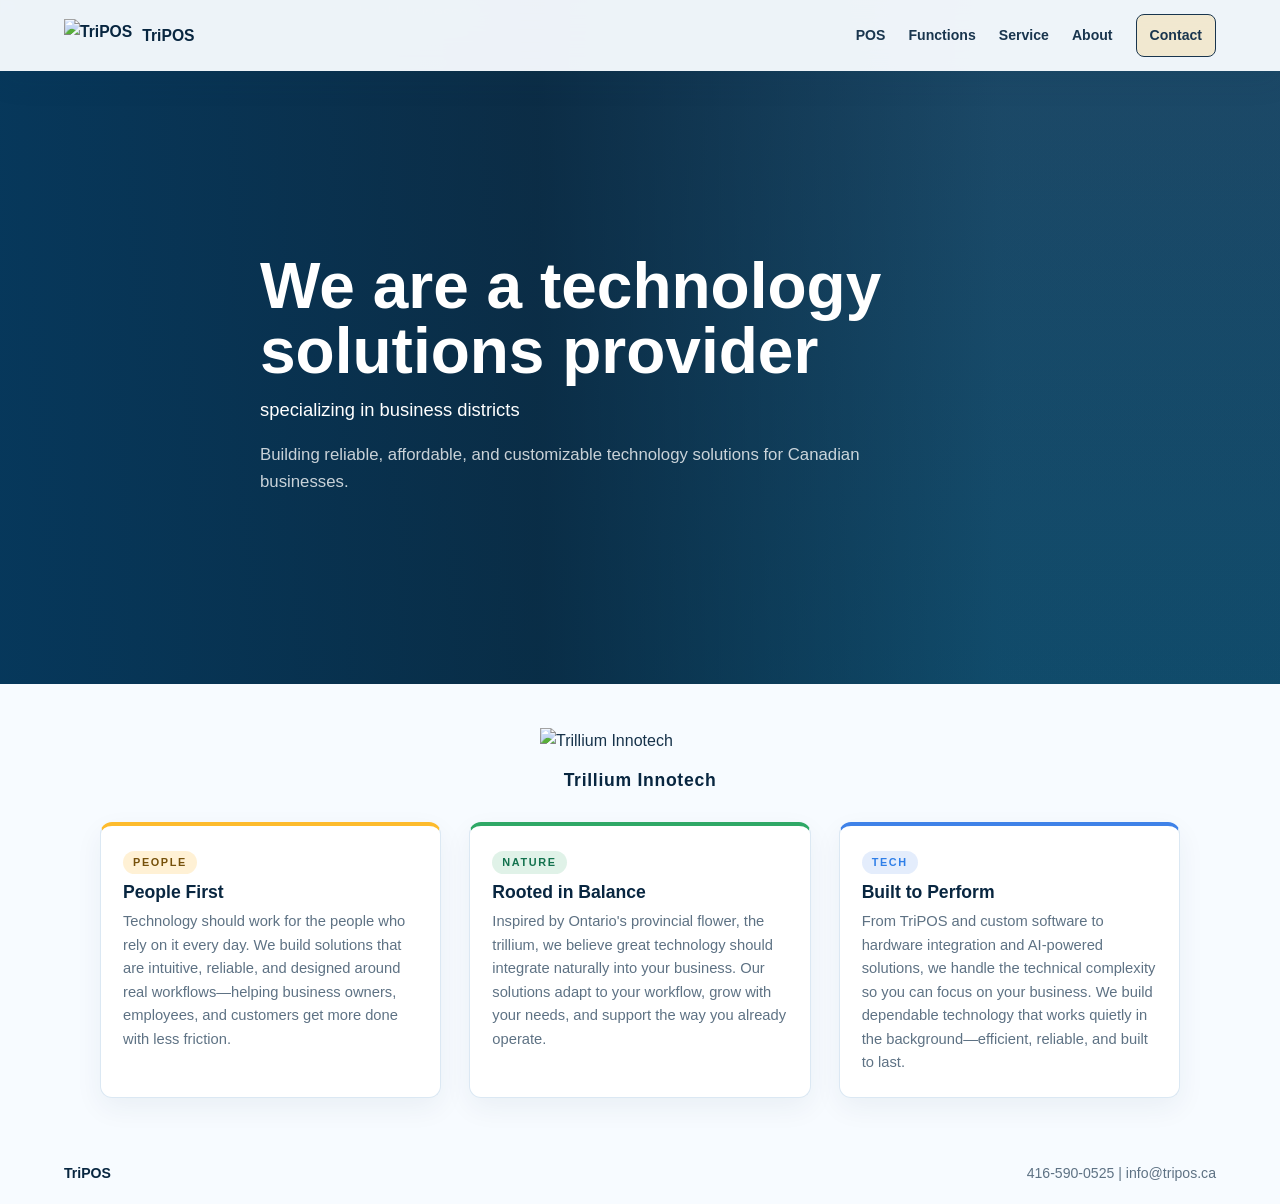
==== commit d9c779f5: "feat: Add mobile responsive navigation menu" ====
--- a/about.html
+++ b/about.html
@@ -3,8 +3,8 @@
   <head>
     <meta charset="utf-8">
     <meta name="viewport" content="width=device-width, initial-scale=1">
-    <meta name="description" content="Learn about Trillium Innotech, a Canadian POS company focused on support, innovation, and practical technology.">
-    <title>About | Trillium Innotech</title>
+    <meta name="description" content="Learn about TriPOS, a Canadian POS company focused on support, innovation, and practical technology.">
+    <title>About | TriPOS</title>
     <link rel="preconnect" href="https://fonts.googleapis.com">
     <link rel="preconnect" href="https://fonts.gstatic.com" crossorigin>
     <link href="https://fonts.googleapis.com/css2?family=Inter:wght@400;500;600;700;800;900&display=swap" rel="stylesheet">
@@ -13,8 +13,9 @@
   </head>
   <body>
     <header class="site-header light" data-header>
-      <a class="brand" href="index.html" aria-label="Trillium Innotech home"><img src="assets/logo_remove_bg.png" alt="Trillium Innotech" class="header-logo"><span>Trillium Innotech</span></a>
-      <nav class="nav" aria-label="Primary navigation">
+      <a class="brand" href="index.html" aria-label="TriPOS home"><img src="assets/logo_remove_bg.png" alt="TriPOS" class="header-logo"><span>TriPOS</span></a>
+      <button class="nav-toggle" type="button" data-nav-toggle aria-expanded="false" aria-controls="primary-nav" aria-label="Toggle menu"><span></span><span></span><span></span></button>
+      <nav class="nav" id="primary-nav" aria-label="Primary navigation" data-nav>
         <a href="pos.html">POS</a><a href="functions.html">Functions</a><a href="service.html">Service</a><a href="about.html">About</a><a class="nav-cta" href="contact.html">Contact</a>
       </nav>
     </header>
@@ -23,8 +24,8 @@
         <img class="page-hero-image" src="assets/about-hero.png" alt="Abstract Trillium technology network connecting local businesses">
         <div class="page-hero-overlay" aria-hidden="true"></div>
         <div class="section-inner narrow">
-          <p class="eyebrow">About</p>
-          <h1>We are a tech solution provider specializing in business districts.</h1>
+          <h1>We are a technology solutions provider</h1>
+          <p style="margin-top: 10px; color: var(--white); font-size: 1.15rem; font-weight: 500;">specializing in business districts</p>
           <p>Building reliable, affordable, and customizable technology solutions for Canadian businesses.</p>
         </div>
       </section>
@@ -38,23 +39,23 @@
             <article class="trinity-value trinity-people">
               <span class="trinity-label">People</span>
               <h3>People First</h3>
-              <p>We build technology for the people who use it every day — the owner who opens the doors every morning, the team running the floor, and the customers they serve. Technology should reduce friction, not add to it. Everything we build is designed to be learned quickly, used reliably, and make someone's day genuinely easier.</p>
+              <p>Technology should work for the people who rely on it every day. We build solutions that are intuitive, reliable, and designed around real workflows—helping business owners, employees, and customers get more done with less friction.</p>
             </article>
             <article class="trinity-value trinity-nature">
               <span class="trinity-label">Nature</span>
               <h3>Rooted in Balance</h3>
-              <p>Trillium is Ontario's provincial flower — a symbol of resilience and natural balance. We believe good technology, like nature, should fit seamlessly into its environment. Our solutions grow with your business, adapt to how you work, and don't force you to change what already works.</p>
+              <p>Inspired by Ontario's provincial flower, the trillium, we believe great technology should integrate naturally into your business. Our solutions adapt to your workflow, grow with your needs, and support the way you already operate.</p>
             </article>
             <article class="trinity-value trinity-tech">
               <span class="trinity-label">Tech</span>
               <h3>Built to Perform</h3>
-              <p>At our core, we're builders. From TriPOS and custom software to hardware integration and AI-driven tools, we take on the technical complexity so you don't have to. Practical, well-built technology that runs quietly in the background while you focus on running your business.</p>
+              <p>From TriPOS and custom software to hardware integration and AI-powered solutions, we handle the technical complexity so you can focus on your business. We build dependable technology that works quietly in the background—efficient, reliable, and built to last.</p>
             </article>
           </div>
         </div>
       </section>
     </main>
-    <footer class="footer"><span>Trillium Innotech</span><span>416-590-0525 | info@tripos.ca</span></footer>
+    <footer class="footer"><span>TriPOS</span><span>416-590-0525 | info@tripos.ca</span></footer>
     <script src="script.js"></script>
   </body>
 </html>
--- a/styles.css
+++ b/styles.css
@@ -130,6 +130,41 @@
   background: rgba(253, 187, 45, 0.22);
 }
 
+.nav-toggle {
+  display: none;
+  flex-direction: column;
+  justify-content: center;
+  gap: 5px;
+  width: 36px;
+  height: 36px;
+  padding: 0;
+  border: none;
+  background: transparent;
+  color: inherit;
+  cursor: pointer;
+}
+
+.nav-toggle span {
+  display: block;
+  width: 100%;
+  height: 2px;
+  border-radius: 2px;
+  background: currentColor;
+  transition: transform 180ms ease, opacity 180ms ease;
+}
+
+.nav-toggle[aria-expanded="true"] span:nth-child(1) {
+  transform: translateY(7px) rotate(45deg);
+}
+
+.nav-toggle[aria-expanded="true"] span:nth-child(2) {
+  opacity: 0;
+}
+
+.nav-toggle[aria-expanded="true"] span:nth-child(3) {
+  transform: translateY(-7px) rotate(-45deg);
+}
+
 .hero {
   position: relative;
   height: 100vh;
@@ -309,6 +344,36 @@
   margin-top: 16px;
 }
 
+.card-header-row {
+  display: flex;
+  align-items: center;
+  gap: 12px;
+}
+
+.card-header-row h3 {
+  margin-top: 0;
+}
+
+.card-header-row .card-icon {
+  display: inline-block;
+  width: auto;
+  height: auto;
+  background: transparent;
+  border-radius: 0;
+  padding: 0 0 3px;
+  font-size: 1.1rem;
+  border-bottom: 3px solid currentColor;
+}
+
+.feature-card:nth-child(2n) .card-header-row .card-icon,
+.feature-card:nth-child(3n) .card-header-row .card-icon {
+  background: transparent;
+}
+
+.feature-layout.stack .feature-card {
+  min-height: 0;
+}
+
 .feature-card p {
   margin-top: 10px;
   color: var(--muted);
@@ -354,6 +419,14 @@
   gap: 12px;
 }
 
+.check-item {
+  border-left: 4px solid var(--aqua);
+  background: rgba(255, 255, 255, 0.86);
+  box-shadow: 0 10px 26px rgba(6, 55, 91, 0.06);
+  overflow: hidden;
+  cursor: default;
+}
+
 .check-list p {
   padding: 15px 18px;
   border-left: 4px solid var(--aqua);
@@ -363,6 +436,28 @@
   font-weight: 800;
 }
 
+.check-item p {
+  border-left: none;
+  background: transparent;
+  box-shadow: none;
+}
+
+.check-desc {
+  display: block;
+  max-height: 0;
+  overflow: hidden;
+  padding: 0 18px;
+  color: var(--muted);
+  font-size: 0.86rem;
+  line-height: 1.5;
+  transition: max-height 300ms ease, padding 300ms ease;
+}
+
+.check-item:hover .check-desc {
+  max-height: 60px;
+  padding: 0 18px 14px;
+}
+
 .warranty-strip {
   display: grid;
   grid-template-columns: minmax(0, 0.9fr) minmax(0, 1.1fr);
@@ -372,7 +467,7 @@
 
 .warranty-list {
   display: grid;
-  grid-template-columns: repeat(3, minmax(0, 1fr));
+  grid-template-columns: 1fr;
   gap: 12px;
 }
 
@@ -460,7 +555,13 @@
   letter-spacing: 0.08em;
 }
 
-.warranty-card > span {
+.warranty-card-header {
+  display: flex;
+  align-items: baseline;
+  gap: 10px;
+}
+
+.warranty-card-header span {
   color: var(--gold);
   font-size: 1.5rem;
   font-weight: 800;
@@ -776,12 +877,61 @@
 
 @media (max-width: 900px) {
   .site-header {
+    align-items: center;
+    padding: 14px 20px;
+  }
+
+  .nav-toggle {
+    display: inline-flex;
+  }
+
+  .nav {
+    position: fixed;
+    top: 0;
+    right: 0;
+    height: 100vh;
+    height: 100dvh;
+    z-index: 30;
+    width: min(300px, 80vw);
+    flex-direction: column;
     align-items: flex-start;
-    padding: 14px 20px;
-  }
-
-  .nav {
-    display: none;
+    gap: 4px;
+    padding: 96px 28px 28px;
+    background: var(--paper);
+    color: var(--charcoal);
+    box-shadow: -18px 0 55px rgba(6, 55, 91, 0.18);
+    transform: translateX(100%);
+    transition: transform 220ms ease;
+  }
+
+  .nav.is-open {
+    transform: translateX(0);
+  }
+
+  .nav a {
+    width: 100%;
+    padding: 12px 0;
+    font-size: 1.05rem;
+    border-bottom: 1px solid var(--line);
+    opacity: 1;
+  }
+
+  .nav-cta {
+    margin-top: 10px;
+    text-align: center;
+    border-radius: 8px;
+  }
+
+  body.nav-open {
+    overflow: hidden;
+  }
+
+  body.nav-open::before {
+    content: "";
+    position: fixed;
+    inset: 0;
+    z-index: 15;
+    background: rgba(6, 55, 91, 0.35);
   }
 
   .hero {
